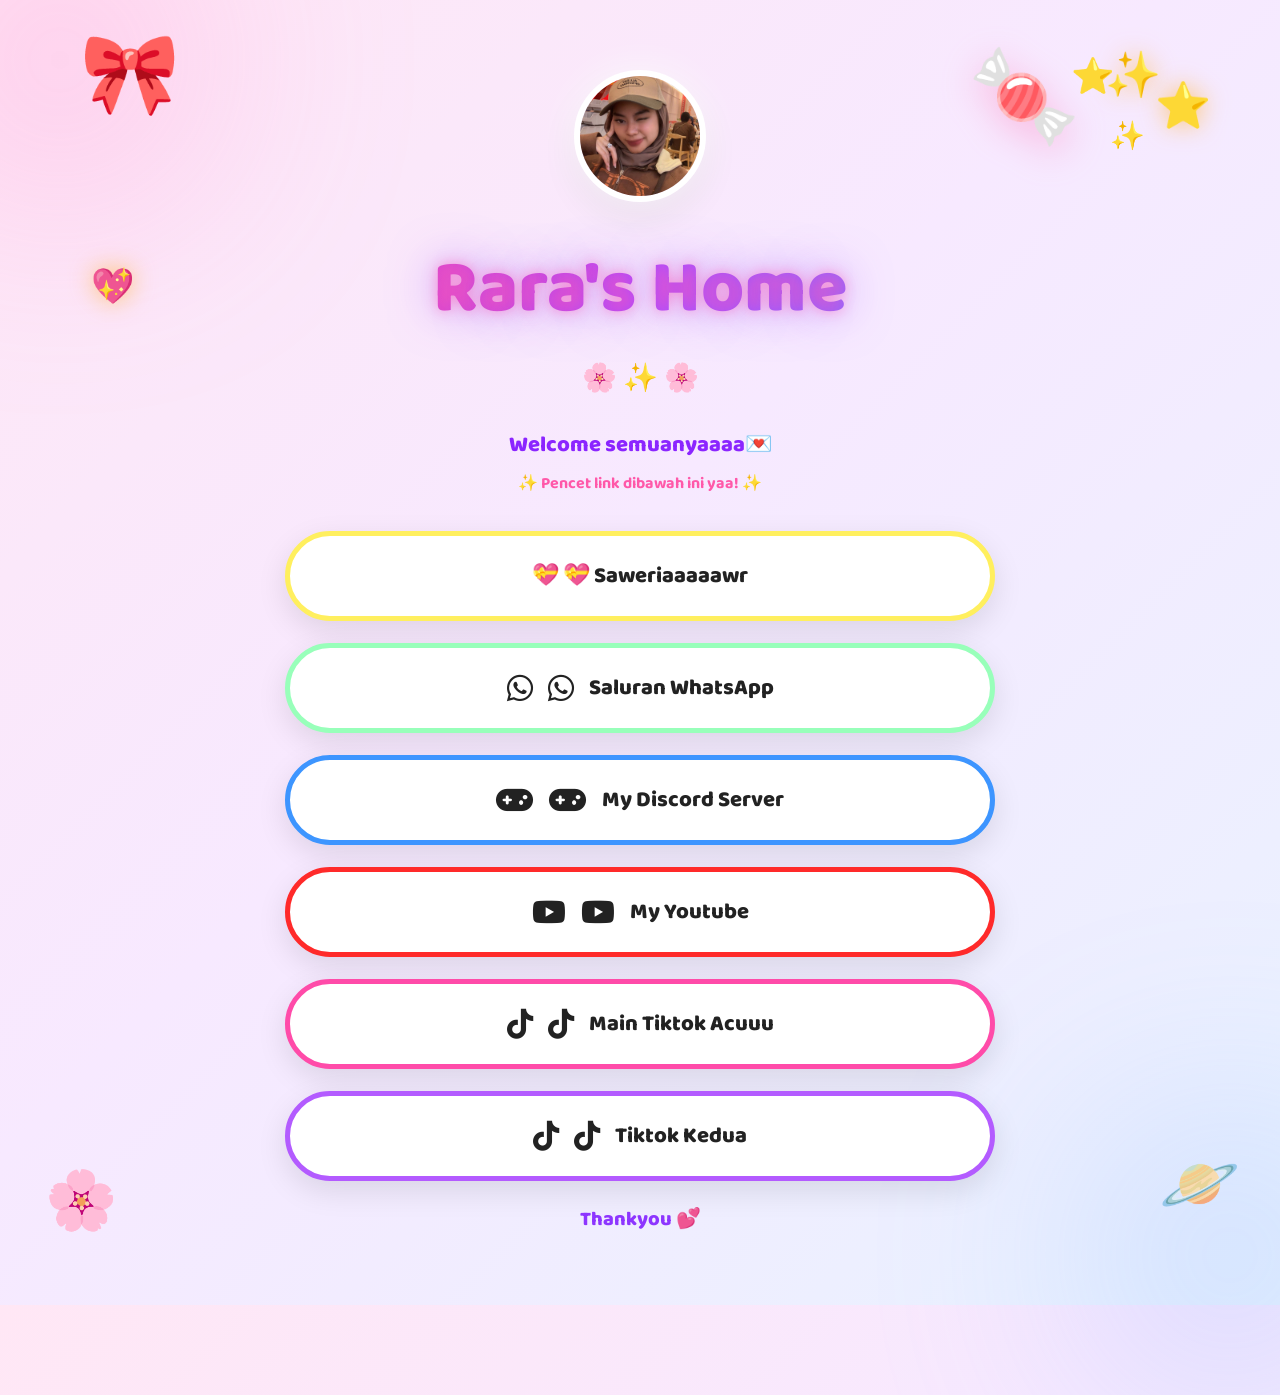
==== index.html @ 1283d4f0 "Add files via upload" ====
<!DOCTYPE html>
<html lang="en">
<head>

<meta charset="UTF-8">
<meta name="viewport" content="width=device-width, initial-scale=1.0">

<title>Rara's Home</title>

<link rel="stylesheet" href="style.css">

<link rel="preconnect" href="https://fonts.googleapis.com">
<link href="https://fonts.googleapis.com/css2?family=Baloo+2:wght@400;500;600;700;800&display=swap" rel="stylesheet">

<link rel="stylesheet"
href="https://cdnjs.cloudflare.com/ajax/libs/font-awesome/6.6.0/css/all.min.css">

</head>

<body>

<div class="bg"></div>

<div class="blur blur1"></div>
<div class="blur blur2"></div>

<!-- Floating Decoration -->

<div class="star s1">✨</div>
<div class="star s2">⭐</div>
<div class="star s3">💖</div>

<div class="bow">
🎀
</div>

<div class="flower">
🌸
</div>

<div class="planet">
🪐
</div>

<div class="candy">🍬</div>

<div class="candy-star1">⭐</div>

<div class="candy-star2">✨</div>
</div>

<div class="container">

<div class="profile">

<img src="rr.jpg" alt="profile">

</div>

<h1>
Rara's Home
</h1>

<div class="mini">
✨ 💫 ✨
</div>

<h2>
Welcome semuanyaaaa💌
</h2>

<p>
✨ Pencet link dibawah ini yaa! ✨
</p>

<div class="links">

<a href="https://saweria.co/RaraSholehah"
class="yellow"
target="_blank">

💝

💝

Saweriaaaaawr

</a>

<a href="https://whatsapp.com/channel/0029Vb88jfiFHWq4ecS7a02O"
class="green"
target="_blank">

<i class="fa-brands fa-whatsapp"></i>
<i class="fa-brands fa-whatsapp"></i>

Saluran WhatsApp

</a>

<a href="https://discord.gg/XFunSufyBb"
class="blue"
target="_blank">

<i class="fa-solid fa-gamepad"></i>

<i class="fa-solid fa-gamepad"></i>

My Discord Server

</a>

<a href="https://www.youtube.com/@Radestiny"
class="red"
target="_blank">

<i class="fa-brands fa-youtube"></i>

<i class="fa-brands fa-youtube"></i>

My Youtube

</a>

<a href="https://www.tiktok.com/@raradehintinya"
class="pink"
target="_blank">

<i class="fa-brands fa-tiktok"></i>

<i class="fa-brands fa-tiktok"></i>

Main Tiktok Acuuu

</a>

<a href="https://www.tiktok.com/@raradehhh"
class="purple"
target="_blank">

<i class="fa-brands fa-tiktok"></i>

<i class="fa-brands fa-tiktok"></i>

Tiktok Kedua

</a>

</div>

<div class="footer">

Thankyou 💕

</div>

</div>

<script src="script.js"></script>

</body>
</html>
---- style.css ----
/* ==========================
   GOOGLE FONT
========================== */

*{
    margin:0;
    padding:0;
    box-sizing:border-box;
    font-family:'Baloo 2',cursive;
}

html{
    scroll-behavior:smooth;
}

body{

    min-height:100vh;

    overflow-x:hidden;

    background:linear-gradient(
        135deg,
        #ffe7f5 0%,
        #f7e9ff 45%,
        #e8f2ff 100%
    );

    display:flex;
    justify-content:center;
    align-items:center;

    position:relative;
}


/* ==========================
   BLUR
========================== */

.blur{

    position:absolute;
    border-radius:50%;
    filter:blur(120px);
    z-index:-3;

}

.blur1{

    width:260px;
    height:260px;

    background:#ff73c8;

    top:-70px;
    left:-70px;

    opacity:.35;

}

.blur2{

    width:280px;
    height:280px;

    background:#7ba8ff;

    bottom:-90px;
    right:-90px;

    opacity:.30;

}


/* ==========================
   CONTAINER
========================== */

.container{

    width:100%;
    max-width:760px;

    text-align:center;

    padding:70px 25px;

    position:relative;
}


/* ==========================
   PROFILE
========================== */

.profile{

    width:132px;
    height:132px;

    margin:auto;

    border-radius:50%;

    border:6px solid white;

    overflow:hidden;

    box-shadow:
    0 0 35px rgba(255,255,255,.8),
    0 15px 35px rgba(0,0,0,.08);

}

.profile img{

    width:100%;
    height:100%;
    object-fit:cover;
    object-position: center;
    display: block;

}


/* ==========================
TITLE
========================== */

h1{

    margin-top:28px;

    font-size:74px;

    font-weight:800;

    background:linear-gradient(
    90deg,
    #ff43a5,
    #b54cff,
    #7b7cff);

    background-clip: text;
    -webkit-background-clip: text;
    -webkit-text-fill-color: transparent;
    color: transparent;

}


/* ==========================
   MINI ICON
========================== */

.mini{

    margin-top:8px;

    font-size:28px;

}


/* ==========================
   SUBTITLE
========================== */

h2{

    color:#8b25ff;

    margin-top:25px;

    font-size:22px;

    font-weight:800;

}

p{

    color:#ff58a9;

    font-weight:700;

    margin-top:8px;

    margin-bottom:35px;

}


/* ==========================
   LINKS
========================== */

.links{

    display:flex;

    flex-direction:column;

    gap:22px;

}

.links a{

    text-decoration:none;

    color:#222;

    font-size:22px;

    font-weight:800;

    background:white;

    height:90px;

    border-radius:60px;

    display:flex;

    justify-content:center;

    align-items:center;

    gap:15px;

    transition:.35s;

    box-shadow:

    0 10px 30px rgba(0,0,0,.10);

    cursor:pointer;

}


/* ==========================
   BORDER
========================== */

.pink{

    border:5px solid #ff4ba9;

}

.purple{

    border:5px solid #b35bff;

}

.blue{

    border:5px solid #3d95ff;

}

.green{

    border:5px solid #98ffba;

}

.black{

    border:5px solid #000000;

}

.yellow{

    border:5px solid #ffef5e;

}

.red{

    border:5px solid #ff2a2a;

}



/* ==========================
   ICON
========================== */

.links i{

    font-size:30px;

}

.blue{

    font-size:22px;

}

/* =====================================
   FLOATING DECORATIONS
===================================== */

.bow{
    position:absolute;
    top:15px;
    left:80px;
    font-size:80px;
    animation:float1 5s ease-in-out infinite;
}

.flower{
    position:absolute;
    left:45px;
    bottom:55px;
    font-size:58px;
    animation:float2 4.5s ease-in-out infinite;
}

.planet{
    position:absolute;
    right:40px;
    bottom:65px;
    font-size:65px;
    animation:float3 6s ease-in-out infinite;
}

.star{

    position:absolute;
    font-size:45px;
    filter:drop-shadow(0 0 12px rgba(255,190,90,.8));

}

.s1{

    right:120px;
    top:40px;

    animation:twinkle 2.5s infinite;

}

.s2{

    right:70px;
    top:75px;

    animation:twinkle 3s infinite;

}

.s3{

    left:90px;
    top:260px;

    font-size:35px;

    animation:twinkle 2s infinite;

}

/* ==========================
      CANDY
========================== */

.candy{

    position:absolute;

    top:30px;
    right:200px;   /* sebelumnya 85px */

    font-size:90px;

    animation:candyFloat 4s ease-in-out infinite;

    filter:drop-shadow(0 10px 18px rgba(255,120,180,.4));

}

.candy-star1{

    position:absolute;

    top:50px;
    right:165px;   /* lebih ke kiri */

    font-size:35px;

    animation:twinkle 2.5s infinite;

}

.candy-star2{

    position:absolute;

    top:115px;
    right:135px;   /* lebih ke kiri & sedikit ke bawah */

    font-size:28px;

    animation:twinkle2 3s infinite;

}


/* =====================================
   BUTTON HOVER
===================================== */

.links a:hover{

    transform:
    translateY(-8px)
    scale(1.03);

    box-shadow:

    0 18px 45px rgba(0,0,0,.16),

    0 0 25px rgba(255,115,200,.35);

}

.links a:active{

    transform:scale(.97);

}


/* =====================================
   FOOTER BOX
===================================== */

.bottom{

    margin-top:42px;

    background:white;

    border-radius:45px;

    padding:18px;

    border:2px solid #ffd0e8;

    color:#a02cff;

    font-weight:700;

    box-shadow:

    0 10px 30px rgba(0,0,0,.08);

}

.footer{

    margin-top:22px;

    color:#8d35ff;

    font-weight:800;

    font-size:20px;

}


/* =====================================
   ANIMATIONS
===================================== */

@keyframes float1{

0%{
transform:translateY(0px) rotate(0deg);
}

50%{
transform:translateY(-18px) rotate(-6deg);
}

100%{
transform:translateY(0px) rotate(0deg);
}

}

@keyframes float2{

0%{
transform:translateY(0);
}

50%{
transform:translateY(-16px);
}

100%{
transform:translateY(0);
}

}

@keyframes float3{

0%{
transform:translateY(0) rotate(0deg);
}

50%{
transform:translateY(-15px) rotate(8deg);
}

100%{
transform:translateY(0) rotate(0deg);
}

}

@keyframes twinkle{

0%{
opacity:.4;
transform:scale(.8);
}

50%{
opacity:1;
transform:scale(1.2);
}

100%{
opacity:.4;
transform:scale(.8);
}

}

@keyframes rotateCircle{

from{
transform:rotate(0deg);
}

to{
transform:rotate(360deg);
}

}


/* =====================================
   RESPONSIVE
===================================== */

@media(max-width:768px){

.container{

padding:45px 18px;

}

h1{

font-size:55px;

}

.profile{

width:110px;
height:110px;

}

.links a{

height:78px;

font-size:18px;

}

.circle{

width:120px;
height:120px;
right:25px;

}

.bow{

left:20px;
font-size:60px;

}

.flower{

font-size:48px;

}

.planet{

font-size:52px;

}

.footer{

font-size:17px;

}

}

@keyframes candyFloat{

0%{

transform:
translateY(0px)
rotate(-8deg);

}

50%{

transform:
translateY(-15px)
rotate(8deg);

}

100%{

transform:
translateY(0px)
rotate(-8deg);

}

}

@keyframes twinkle2{

0%{

opacity:.5;
transform:scale(.8);

}

50%{

opacity:1;
transform:scale(1.3)

}

100%{

opacity:.5;
transform:scale(.8);

}

}
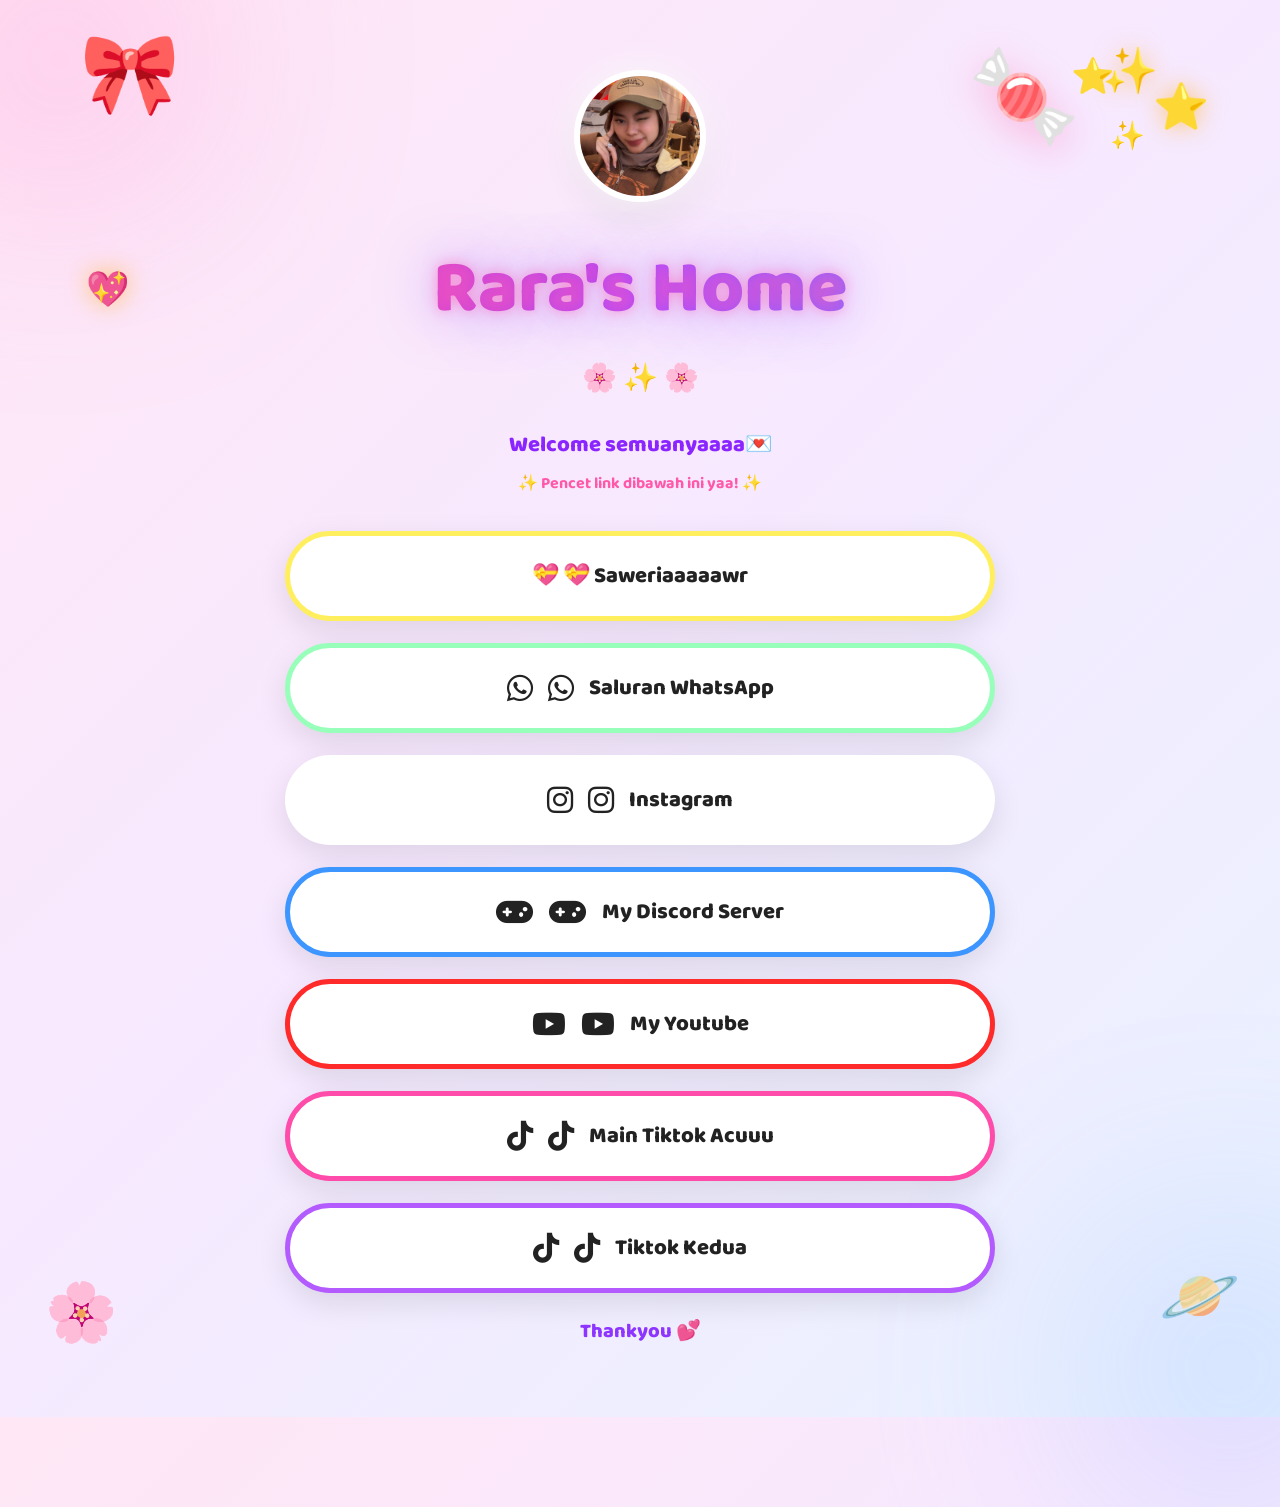
==== commit 6116683c: "index.html" ====
--- a/index.html
+++ b/index.html
@@ -98,6 +98,18 @@
 
 </a>
 
+<a href="https://www.instagram.com/rhzellch/"
+class="instagram"
+target="_blank">
+
+<i class="fa-brands fa-instagram"></i>
+
+<i class="fa-brands fa-instagram"></i>
+
+Instagram
+
+</a>
+
 <a href="https://discord.gg/XFunSufyBb"
 class="blue"
 target="_blank">
@@ -159,4 +171,4 @@
 <script src="script.js"></script>
 
 </body>
-</html>+</html>
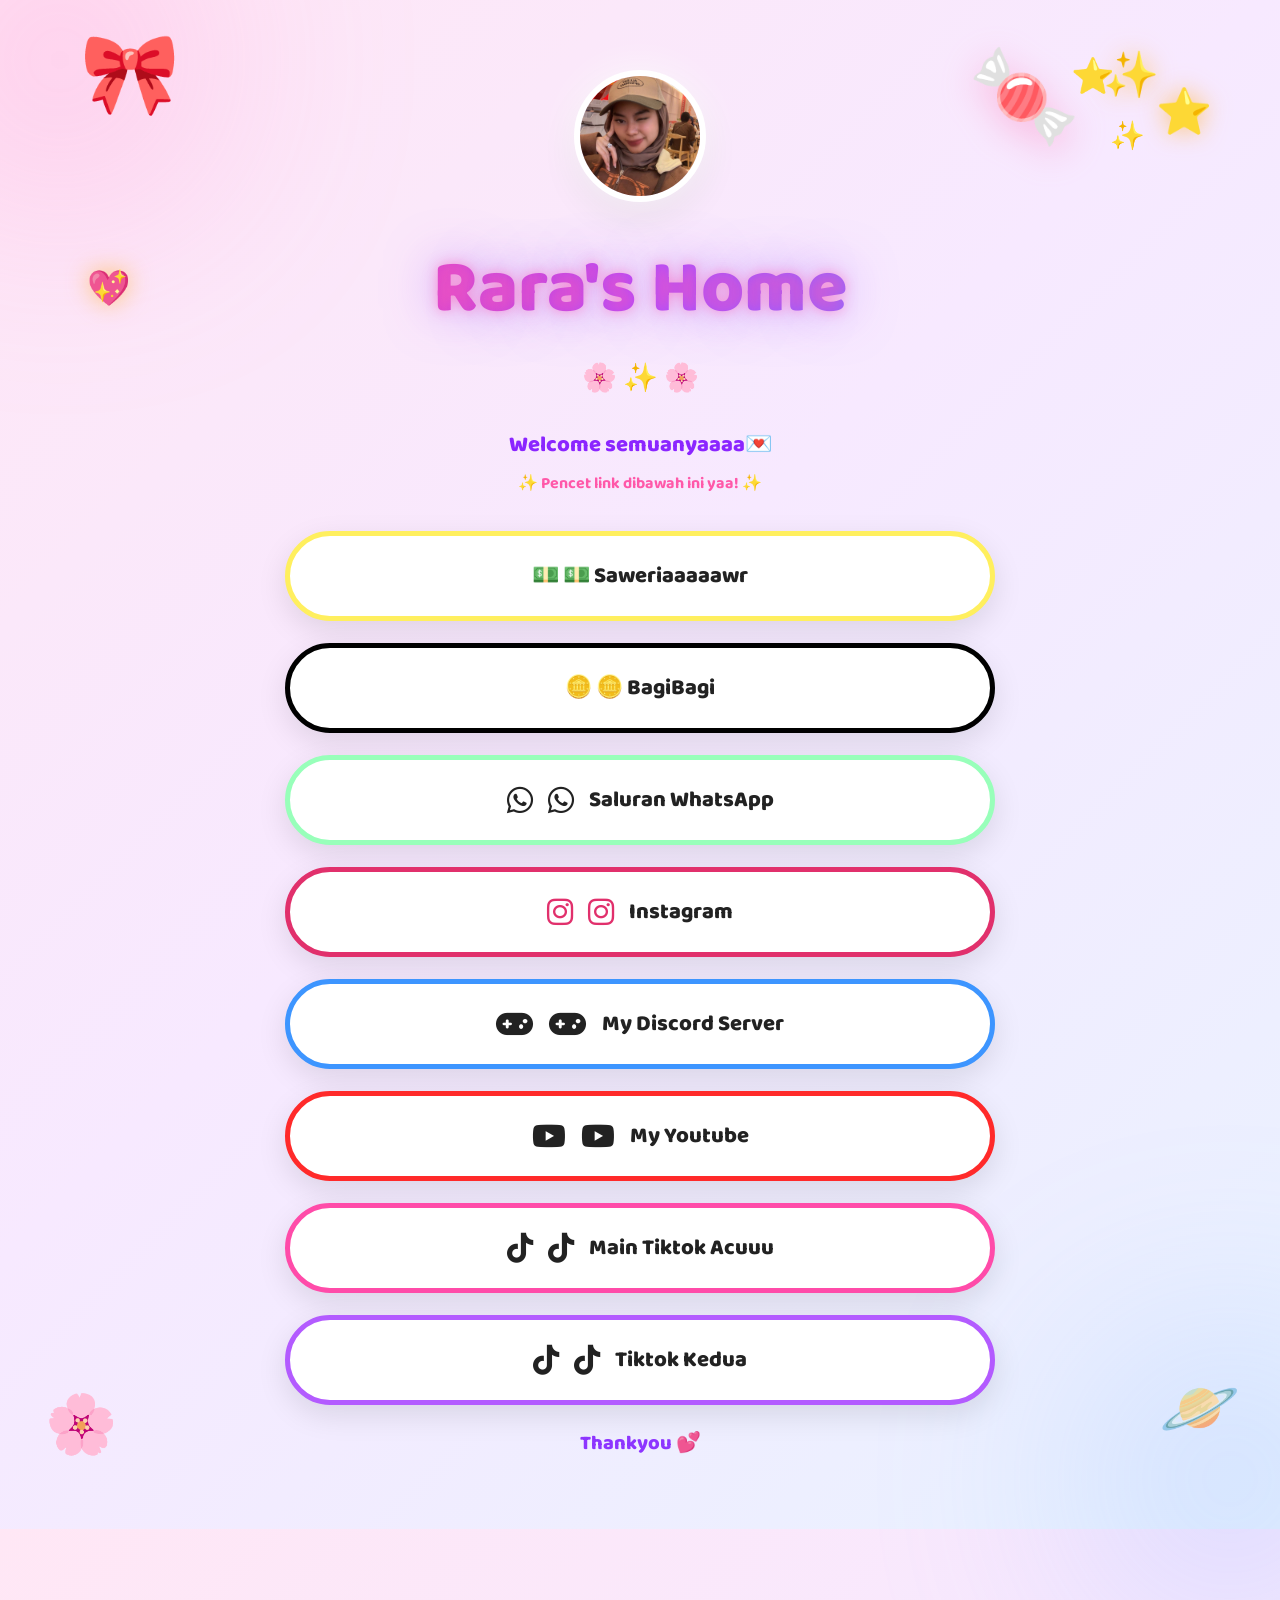
==== commit a12eddec: "index.html" ====
--- a/index.html
+++ b/index.html
@@ -79,11 +79,23 @@
 class="yellow"
 target="_blank">
 
-💝
+💵
 
-💝
+💵
 
 Saweriaaaaawr
+
+</a>
+
+<a href="https://bagibagi.co/RADESTINY"
+class="black"
+target="_blank">
+
+🪙
+
+🪙
+
+BagiBagi
 
 </a>
 
--- a/style.css
+++ b/style.css
@@ -686,4 +686,12 @@
 
 }
 
-}+}
+
+.instagram{
+    border:5px solid #E1306C;
+}
+
+.instagram i{
+    color:#E1306C;
+}
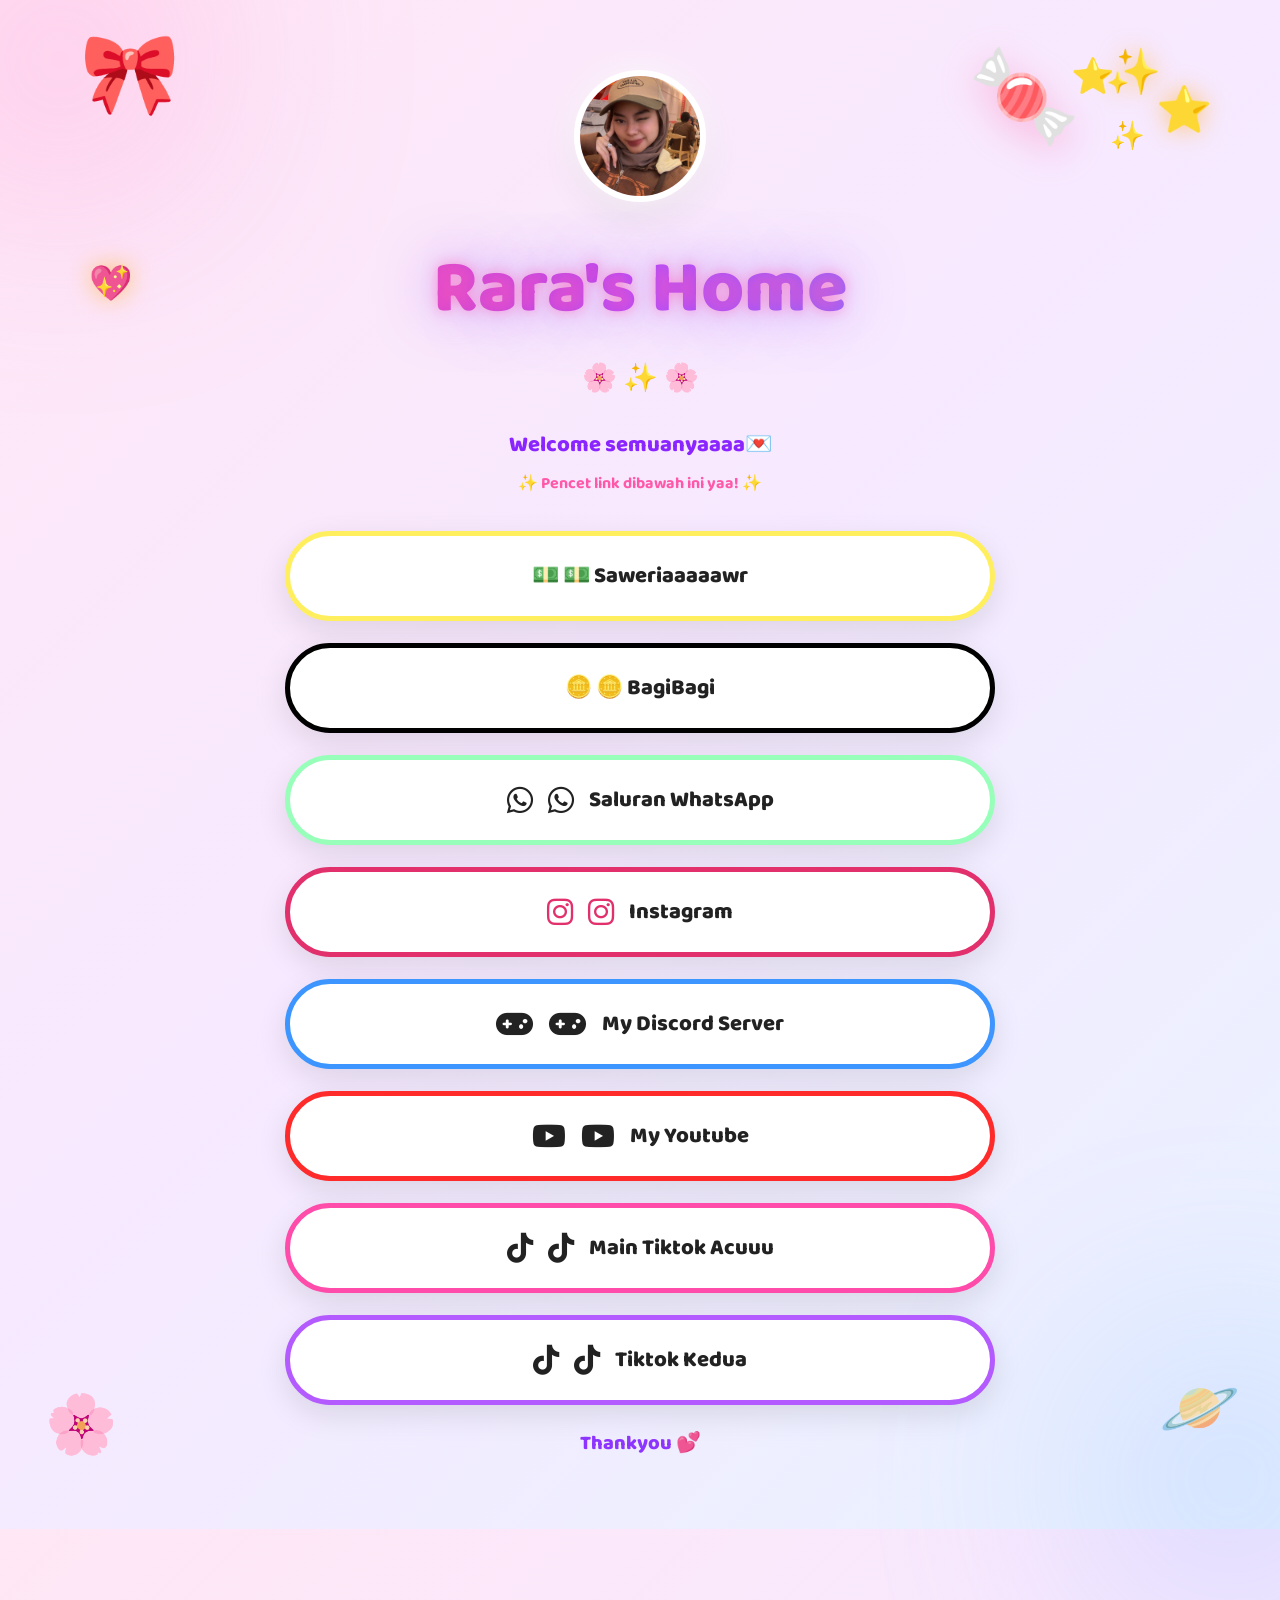
==== commit eab3280d: "index.html" ====
--- a/index.html
+++ b/index.html
@@ -110,7 +110,7 @@
 
 </a>
 
-<a href="https://www.instagram.com/rhzellch/"
+<a href="https://www.instagram.com/rrhzell/"
 class="instagram"
 target="_blank">
 
